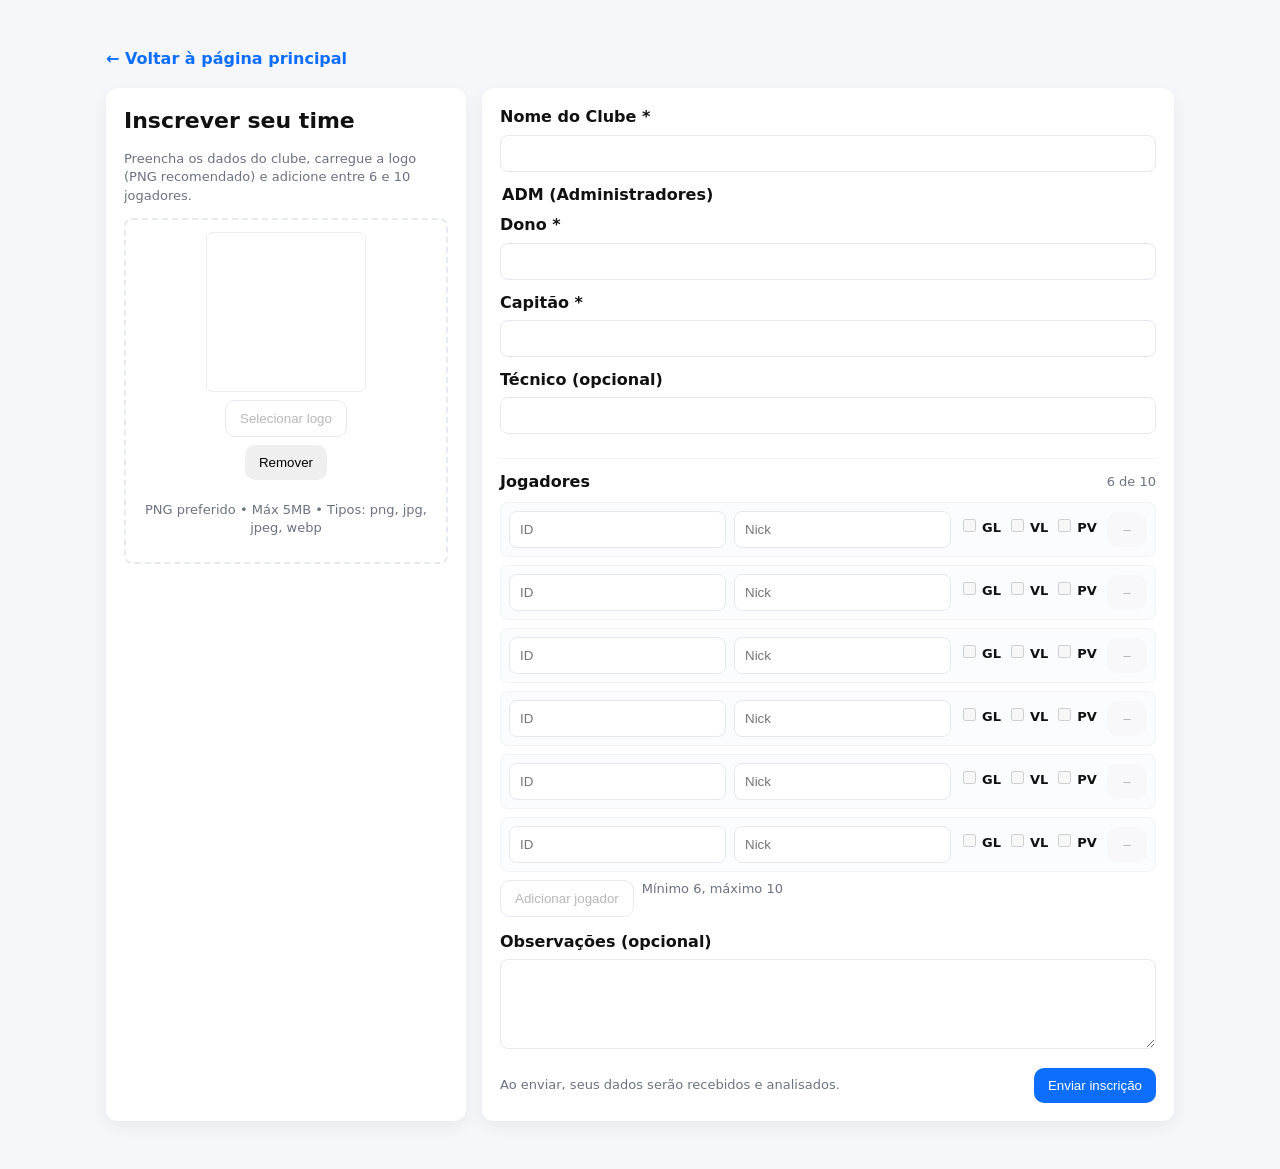
==== inscricao.html @ 911e8891 "Add files via upload" ====
<!doctype html>
<html lang="pt-BR">
<head>
  <meta charset="utf-8" />
  <meta name="viewport" content="width=device-width,initial-scale=1" />
  <title>Inscrever seu time</title>
  <style>
    :root{--bg:#f6f7fb;--card:#ffffff;--muted:#6b7280;--primary:#0d6efd;--danger:#dc3545}
    *{box-sizing:border-box}
    body{font-family:Inter,system-ui,Segoe UI,Roboto,Arial;line-height:1.4;margin:0;background:var(--bg);color:#111}
    .container{max-width:1100px;margin:32px auto;padding:16px}
    header{display:flex;align-items:center;gap:16px;margin-bottom:18px}
    a.home{color:var(--primary);text-decoration:none;font-weight:600}

    .card{background:var(--card);padding:18px;border-radius:12px;box-shadow:0 6px 18px rgba(15,15,20,.06)}
    h1{margin:0 0 12px;font-size:22px}

    .grid{display:grid;grid-template-columns:1fr;gap:16px}
    @media(min-width:900px){.grid{grid-template-columns:360px 1fr}}

    /* Upload area */
    .upload{border:2px dashed #e6e9ef;border-radius:8px;padding:12px;display:flex;flex-direction:column;align-items:center;gap:8px;text-align:center}
    .upload input[type=file]{display:none}
    .thumb{width:160px;height:160px;border-radius:6px;object-fit:contain;background:#fff;padding:8px;border:1px solid #eee}
    .hint{font-size:13px;color:var(--muted)}
    .btn{display:inline-block;padding:10px 14px;border-radius:10px;border:0;cursor:pointer}
    .btn-primary{background:var(--primary);color:#fff}
    .btn-ghost{background:transparent;border:1px solid #e6e9ef}

    form .field{margin-bottom:12px}
    label{display:block;font-weight:600;margin-bottom:6px}
    input[type=text], input[type=number], textarea, select{width:100%;padding:10px;border-radius:8px;border:1px solid #e6e9ef;background:#fff}
    textarea{min-height:90px}

    .players{display:flex;flex-direction:column;gap:8px}
    .player{display:grid;grid-template-columns:1fr 1fr 140px 40px;gap:8px;align-items:center;padding:8px;border-radius:8px;background:#fbfcff;border:1px solid #f1f3f7}
    .player .positions{display:flex;gap:6px;flex-wrap:wrap}
    .controls{display:flex;gap:8px;align-items:center}

    .muted{color:var(--muted);font-size:13px}
    .error{color:var(--danger);font-weight:600;font-size:13px}

    .footer-actions{display:flex;gap:12px;align-items:center;justify-content:space-between;margin-top:12px}
    .right{display:flex;gap:8px}

    /* modal */
    .modal-backdrop{position:fixed;inset:0;background:rgba(2,6,23,.45);display:none;align-items:center;justify-content:center}
    .modal{background:#fff;padding:24px;border-radius:12px;max-width:520px;width:92%}
    .show{display:flex}

    .small{font-size:13px;color:var(--muted)}

    /* accessibility focus */
    button:focus,input:focus,textarea:focus{outline:3px solid rgba(13,110,253,.15);outline-offset:2px}

    .spinner{border:3px solid #f3f3f3;border-top:3px solid var(--primary);border-radius:50%;width:18px;height:18px;animation:spin .9s linear infinite}
    @keyframes spin{to{transform:rotate(360deg)}}

  </style>
</head>
<body>
  <div class="container">
    <header>
      <a href="/" class="home">← Voltar à página principal</a>
    </header>

    <main class="grid">
      <!-- esquerda: upload -->
      <section class="card">
        <h1>Inscrever seu time</h1>
        <p class="small">Preencha os dados do clube, carregue a logo (PNG recomendado) e adicione entre 6 e 10 jogadores.</p>
        <div id="uploadCard" class="upload" aria-hidden="false">
          <img id="logoPreview" class="thumb" alt="Pré-visualização da logo" src="[data-uri]">
          <div>
            <div style="margin-bottom:8px"><button id="chooseFile" type="button" class="btn btn-ghost">Selecionar logo</button></div>
            <div><button id="removeFile" type="button" class="btn">Remover</button></div>
          </div>
          <p class="hint">PNG preferido • Máx 5MB • Tipos: png, jpg, jpeg, webp</p>
          <input id="logoInput" type="file" accept="image/png,image/jpeg,image/webp" aria-label="Logo do clube" />
          <p id="logoError" class="error" style="display:none"></p>
        </div>
      </section>

      <!-- direita: formulário -->
      <section class="card" aria-labelledby="formTitle">
        <form id="teamForm" novalidate>
          <div class="field">
            <label for="clubName">Nome do Clube *</label>
            <input id="clubName" name="name" type="text" required />
            <div id="clubNameError" class="error" style="display:none"></div>
          </div>

          <fieldset style="border:0;padding:0;margin:0">
            <legend style="font-weight:700;margin-bottom:8px">ADM (Administradores)</legend>
            <div class="field"><label for="owner">Dono *</label><input id="owner" name="owner" type="text" required><div id="ownerError" class="error" style="display:none"></div></div>
            <div class="field"><label for="captain">Capitão *</label><input id="captain" name="captain" type="text" required><div id="captainError" class="error" style="display:none"></div></div>
            <div class="field"><label for="coach">Técnico (opcional)</label><input id="coach" name="coach" type="text"></div>
          </fieldset>

          <hr style="margin:12px 0;border:none;border-top:1px solid #eef2f6">

          <div style="display:flex;justify-content:space-between;align-items:center;margin-bottom:8px">
            <strong>Jogadores</strong>
            <span id="playersCount" class="muted">0 de 10</span>
          </div>

          <div id="players" class="players"></div>

          <div style="display:flex;gap:8px;margin-top:8px">
            <button id="addPlayer" type="button" class="btn btn-ghost">Adicionar jogador</button>
            <div class="small muted">Mínimo 6, máximo 10</div>
          </div>

          <div class="field" style="margin-top:14px">
            <label for="notes">Observações (opcional)</label>
            <textarea id="notes" name="notes"></textarea>
          </div>

          <div class="footer-actions">
            <div class="small muted">Ao enviar, seus dados serão recebidos e analisados.</div>
            <div class="right">
              <button id="submitBtn" class="btn btn-primary" type="submit">Enviar inscrição</button>
            </div>
          </div>

          <p id="formError" class="error" style="display:none;margin-top:8px"></p>
        </form>
      </section>
    </main>
  </div>

  <!-- modal de sucesso/feedback -->
  <div id="modal" class="modal-backdrop" role="dialog" aria-modal="true" aria-hidden="true">
    <div class="modal card">
      <h2 id="modalTitle">Inscrição enviada</h2>
      <p id="modalMsg">Seus dados foram recebidos e estão sendo analisados. Você será notificado por e-mail se precisar.</p>
      <div style="display:flex;gap:8px;justify-content:flex-end;margin-top:12px">
        <a href="/" class="btn btn-ghost">Voltar à página principal</a>
        <button id="closeModal" class="btn btn-primary">Fechar</button>
      </div>
    </div>
  </div>

  <script>
    /************ CONFIG ************/
    const API_BASE = '/api'; // ajuste para seu backend, ex: https://seusite.com/api
    const MAX_FILE_SIZE = 5 * 1024 * 1024; // 5 MB
    const ACCEPTED_TYPES = ['image/png','image/jpeg','image/webp'];
    /********** FIM CONFIG **********/

    // elementos
    const logoInput = document.getElementById('logoInput');
    const logoPreview = document.getElementById('logoPreview');
    const chooseFile = document.getElementById('chooseFile');
    const removeFile = document.getElementById('removeFile');
    const logoError = document.getElementById('logoError');

    const teamForm = document.getElementById('teamForm');
    const playersEl = document.getElementById('players');
    const addPlayerBtn = document.getElementById('addPlayer');
    const playersCount = document.getElementById('playersCount');
    const submitBtn = document.getElementById('submitBtn');
    const formError = document.getElementById('formError');

    const modal = document.getElementById('modal');
    const closeModal = document.getElementById('closeModal');

    let currentSeason = null;

    // helpers
    function formatDateBR(iso){
      try{ const d = new Date(iso); return d.toLocaleString('pt-BR', {timeZone: 'America/Sao_Paulo'}); }catch(e){return iso}
    }

    async function checkSeason(){
      try{
        const res = await fetch(API_BASE + '/seasons/current');
        if(res.status === 200){
          const data = await res.json();
          if(data){ currentSeason = data; enableForm(true); return; }
          // caso 200 com null
        }
        // 403/404 etc
        const body = await res.json().catch(()=>null);
        let msg = 'Inscrições estão fechadas';
        if(body && body.nextOpen) msg += '. Próxima abertura: ' + formatDateBR(body.nextOpen);
        showSeasonClosed(msg);
      }catch(err){
        // se backend offline, liberar envio em dev, mas mostrar aviso
        console.warn('Erro ao checar season', err);
        showSeasonClosed('Não foi possível verificar período de inscrições. Tente novamente mais tarde.');
      }
    }

    function enableForm(yes){
      const elements = teamForm.querySelectorAll('input,textarea,button');
      elements.forEach(el => el.disabled = !yes);
      // always allow remove file UI to function
      chooseFile.disabled = !yes;
    }

    function showSeasonClosed(msg){
      enableForm(false);
      // intercepta o clique do botão de inscrição e mostra aviso
      submitBtn.addEventListener('click', (e)=>{
        e.preventDefault();
        alert(msg + '\n\nInscrições geralmente abrem entre dia 1 às 18h e dia 5 às 18h (horário de Brasília).');
      }, {once:true});
    }

    // file input handlers
    chooseFile.addEventListener('click', ()=> logoInput.click());
    logoInput.addEventListener('change', handleFileSelect);
    removeFile.addEventListener('click', () => { logoInput.value = ''; logoPreview.src = '[data-uri]'; logoError.style.display='none'; });

    function handleFileSelect(e){
      const f = e.target.files[0];
      if(!f) return;
      if(!ACCEPTED_TYPES.includes(f.type)){
        logoError.textContent = 'Tipo de arquivo inválido.'; logoError.style.display='block'; logoInput.value=''; return;
      }
      if(f.size > MAX_FILE_SIZE){
        logoError.textContent = 'Arquivo muito grande. Máx 5MB.'; logoError.style.display='block'; logoInput.value=''; return;
      }
      logoError.style.display='none';
      const reader = new FileReader();
      reader.onload = (ev)=>{ logoPreview.src = ev.target.result; }
      reader.readAsDataURL(f);
    }

    // players dynamic list
    function createPlayer(index, data={id:'',nick:'',positions:[]}){
      const wrapper = document.createElement('div'); wrapper.className='player'; wrapper.dataset.index = index;

      const idIn = document.createElement('input'); idIn.type='text'; idIn.name = `player_${index}_id`; idIn.placeholder='ID'; idIn.value = data.id || '';
      const nickIn = document.createElement('input'); nickIn.type='text'; nickIn.name = `player_${index}_nick`; nickIn.placeholder='Nick'; nickIn.value = data.nick || '';
      const posWrap = document.createElement('div'); posWrap.className='positions';
      ['GL','VL','PV'].forEach(p=>{
        const label = document.createElement('label'); label.style.fontWeight='600'; label.style.fontSize='13px';
        const cb = document.createElement('input'); cb.type='checkbox'; cb.name = `player_${index}_pos`; cb.value = p; if(data.positions && data.positions.includes(p)) cb.checked = true; cb.style.marginRight='6px';
        label.appendChild(cb);
        label.appendChild(document.createTextNode(p));
        posWrap.appendChild(label);
      });

      const removeBtn = document.createElement('button'); removeBtn.type='button'; removeBtn.className='btn'; removeBtn.textContent='–'; removeBtn.title='Remover jogador';
      removeBtn.addEventListener('click', ()=>{ removePlayer(wrapper); });

      wrapper.appendChild(idIn); wrapper.appendChild(nickIn); wrapper.appendChild(posWrap); wrapper.appendChild(removeBtn);

      return wrapper;
    }

    function renderPlayers(list=[]){
      playersEl.innerHTML='';
      list.forEach((p,i)=> playersEl.appendChild(createPlayer(i,p)));
      updatePlayersCount();
    }

    function updatePlayersCount(){
      const count = playersEl.children.length; playersCount.textContent = `${count} de 10`;
      addPlayerBtn.disabled = count >= 10;
    }

    function addPlayer(data){
      const count = playersEl.children.length;
      if(count >= 10) return;
      playersEl.appendChild(createPlayer(count, data));
      updatePlayersCount();
    }

    function removePlayer(node){
      const count = playersEl.children.length;
      if(count <= 6){ alert('É necessário ao menos 6 jogadores.'); return; }
      node.remove();
      // reindex
      Array.from(playersEl.children).forEach((child,i)=> child.dataset.index = i);
      updatePlayersCount();
    }

    addPlayerBtn.addEventListener('click', ()=> addPlayer());

    // inicializar com 6 jogadores vazios
    for(let i=0;i<6;i++) addPlayer();

    // validações
    function validateForm(){
      formError.style.display='none';
      const name = document.getElementById('clubName').value.trim();
      const owner = document.getElementById('owner').value.trim();
      const captain = document.getElementById('captain').value.trim();
      if(!name){ document.getElementById('clubNameError').textContent='Obrigatório'; document.getElementById('clubNameError').style.display='block'; return false; } else document.getElementById('clubNameError').style.display='none';
      if(!owner){ document.getElementById('ownerError').textContent='Obrigatório'; document.getElementById('ownerError').style.display='block'; return false; } else document.getElementById('ownerError').style.display='none';
      if(!captain){ document.getElementById('captainError').textContent='Obrigatório'; document.getElementById('captainError').style.display='block'; return false; } else document.getElementById('captainError').style.display='none';

      const count = playersEl.children.length;
      if(count < 6 || count > 10){ formError.textContent = 'Número de jogadores inválido (6–10).'; formError.style.display='block'; return false; }

      // validate each player
      for(const node of playersEl.children){
        const id = node.querySelector('input[type=text]').value.trim();
        const nick = node.querySelectorAll('input[type=text]')[1].value.trim();
        const checkboxes = node.querySelectorAll('input[type=checkbox]');
        const anyPos = Array.from(checkboxes).some(cb=>cb.checked);
        if(!id || !nick){ formError.textContent = 'Cada jogador precisa de ID e Nick.'; formError.style.display='block'; return false; }
        if(!anyPos){ formError.textContent = 'Marque ao menos uma posição para cada jogador.'; formError.style.display='block'; return false; }
      }

      // logo
      if(!logoInput.files[0]){ formError.textContent = 'A logo do clube é obrigatória.'; formError.style.display='block'; return false; }
      const f = logoInput.files[0];
      if(!ACCEPTED_TYPES.includes(f.type) || f.size > MAX_FILE_SIZE){ formError.textContent = 'Arquivo inválido. Veja os requisitos da logo.'; formError.style.display='block'; return false; }

      return true;
    }

    // submit
    teamForm.addEventListener('submit', async (e)=>{
      e.preventDefault();
      formError.style.display='none';
      if(!validateForm()) return;

      // build players array
      const players = Array.from(playersEl.children).map(node=>{
        const inputs = node.querySelectorAll('input[type=text]');
        const id = inputs[0].value.trim();
        const nick = inputs[1].value.trim();
        const positions = Array.from(node.querySelectorAll('input[type=checkbox]')).filter(cb=>cb.checked).map(cb=>cb.value);
        return { id, nick, positions };
      });

      const fd = new FormData();
      fd.append('logo', logoInput.files[0]);
      fd.append('name', document.getElementById('clubName').value.trim());
      fd.append('owner', document.getElementById('owner').value.trim());
      fd.append('captain', document.getElementById('captain').value.trim());
      fd.append('coach', document.getElementById('coach').value.trim());
      fd.append('players', JSON.stringify(players));
      if(currentSeason && currentSeason._id) fd.append('seasonId', currentSeason._id);

      // send
      submitBtn.disabled = true;
      const origText = submitBtn.textContent;
      submitBtn.innerHTML = '<span class="spinner"></span>';
      try{
        const res = await fetch(API_BASE + '/teams', { method:'POST', body: fd });
        const body = await res.json().catch(()=>null);
        if(res.status === 201){
          openModal('Inscrição enviada','Seus dados foram recebidos e estão sendo analisados.');
        } else if(res.status === 403){
          const m = (body && body.message) ? body.message : 'Inscrições fechadas.';
          alert(m + '\n\n' + (body && body.nextOpen ? ('Próxima abertura: ' + formatDateBR(body.nextOpen)) : ''));
        } else {
          const m = (body && body.message) ? body.message : ('Erro: ' + res.status);
          formError.textContent = m; formError.style.display='block';
        }
      }catch(err){
        console.error(err);
        formError.textContent = 'Erro ao enviar. Conecte-se à internet e tente novamente.'; formError.style.display='block';
      } finally{
        submitBtn.disabled = false; submitBtn.textContent = origText;
      }
    });

    function openModal(title,msg){
      modal.querySelector('#modalTitle').textContent = title;
      modal.querySelector('#modalMsg').textContent = msg;
      modal.classList.add('show'); modal.setAttribute('aria-hidden','false');
    }
    function closeModalFn(){ modal.classList.remove('show'); modal.setAttribute('aria-hidden','true'); }
    closeModal.addEventListener('click', closeModalFn);

    // inicialização
    (async function init(){
      // desabilita form até checar season
      enableForm(false);
      await checkSeason();
    })();

  </script>
</body>
</html>
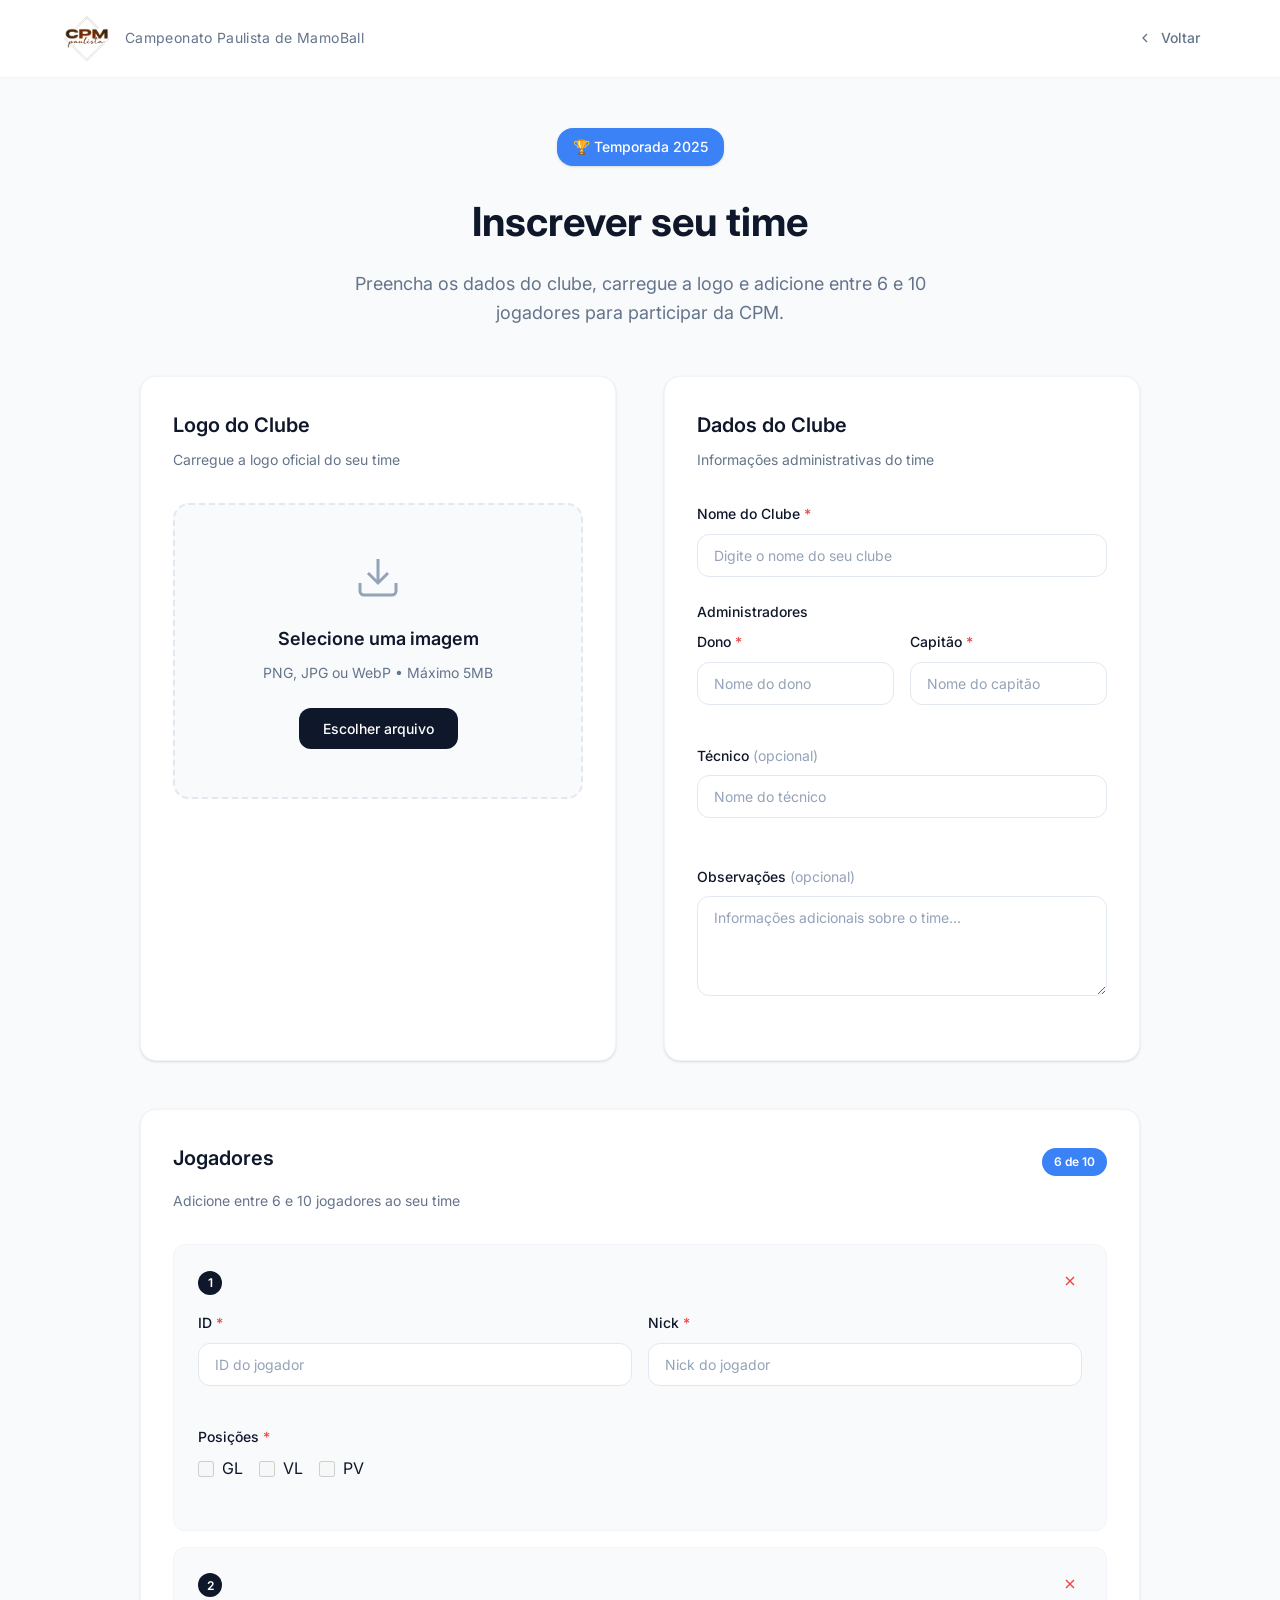
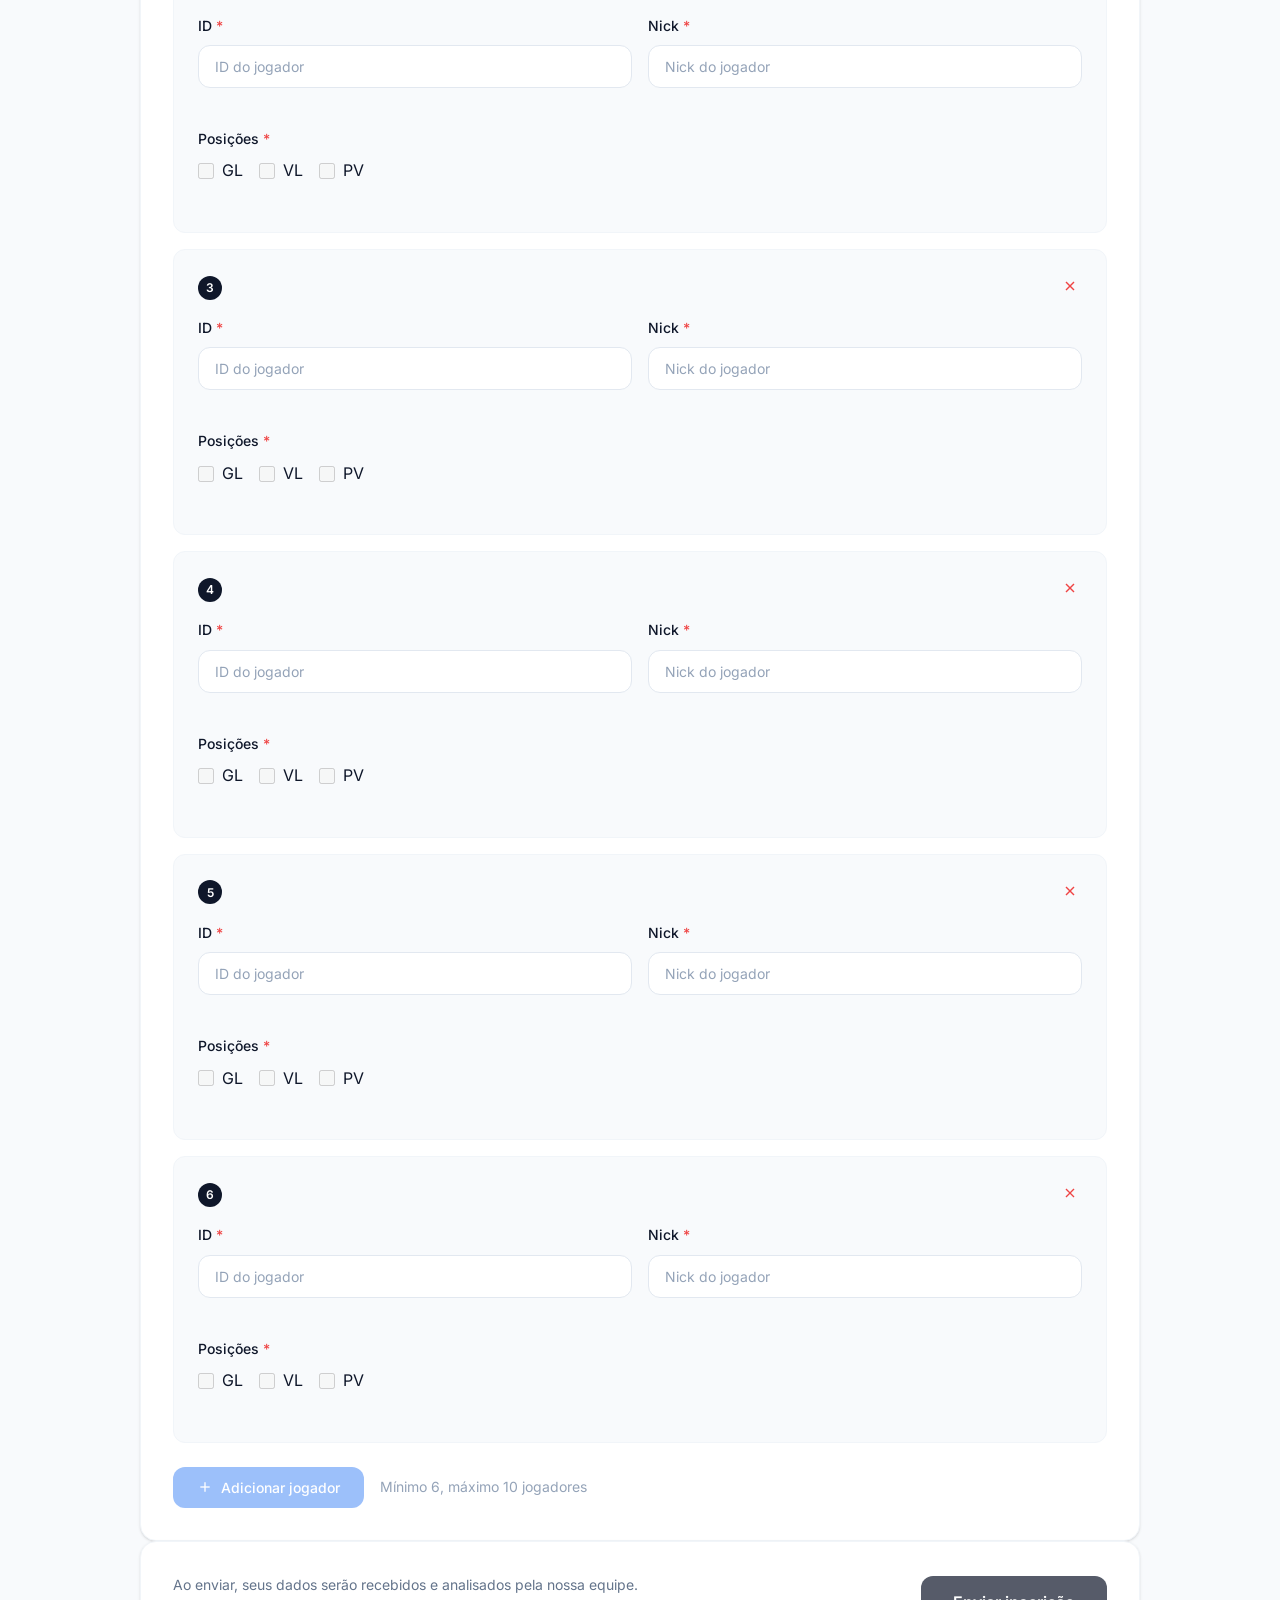
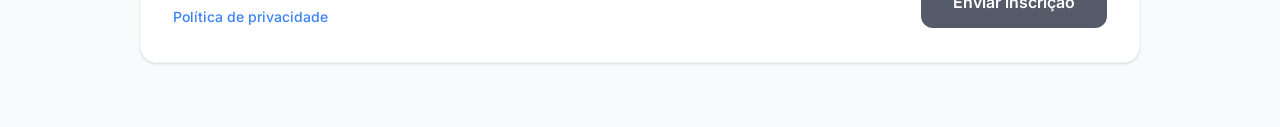
==== commit 81b35bc5: "Refactor site with modern design, improved inscription form, and responsive layout Co-authored-by: e" ====
--- a/inscricao.html
+++ b/inscricao.html
@@ -1,382 +1,256 @@
-<!doctype html>
+<!DOCTYPE html>
 <html lang="pt-BR">
 <head>
-  <meta charset="utf-8" />
-  <meta name="viewport" content="width=device-width,initial-scale=1" />
-  <title>Inscrever seu time</title>
-  <style>
-    :root{--bg:#f6f7fb;--card:#ffffff;--muted:#6b7280;--primary:#0d6efd;--danger:#dc3545}
-    *{box-sizing:border-box}
-    body{font-family:Inter,system-ui,Segoe UI,Roboto,Arial;line-height:1.4;margin:0;background:var(--bg);color:#111}
-    .container{max-width:1100px;margin:32px auto;padding:16px}
-    header{display:flex;align-items:center;gap:16px;margin-bottom:18px}
-    a.home{color:var(--primary);text-decoration:none;font-weight:600}
-
-    .card{background:var(--card);padding:18px;border-radius:12px;box-shadow:0 6px 18px rgba(15,15,20,.06)}
-    h1{margin:0 0 12px;font-size:22px}
-
-    .grid{display:grid;grid-template-columns:1fr;gap:16px}
-    @media(min-width:900px){.grid{grid-template-columns:360px 1fr}}
-
-    /* Upload area */
-    .upload{border:2px dashed #e6e9ef;border-radius:8px;padding:12px;display:flex;flex-direction:column;align-items:center;gap:8px;text-align:center}
-    .upload input[type=file]{display:none}
-    .thumb{width:160px;height:160px;border-radius:6px;object-fit:contain;background:#fff;padding:8px;border:1px solid #eee}
-    .hint{font-size:13px;color:var(--muted)}
-    .btn{display:inline-block;padding:10px 14px;border-radius:10px;border:0;cursor:pointer}
-    .btn-primary{background:var(--primary);color:#fff}
-    .btn-ghost{background:transparent;border:1px solid #e6e9ef}
-
-    form .field{margin-bottom:12px}
-    label{display:block;font-weight:600;margin-bottom:6px}
-    input[type=text], input[type=number], textarea, select{width:100%;padding:10px;border-radius:8px;border:1px solid #e6e9ef;background:#fff}
-    textarea{min-height:90px}
-
-    .players{display:flex;flex-direction:column;gap:8px}
-    .player{display:grid;grid-template-columns:1fr 1fr 140px 40px;gap:8px;align-items:center;padding:8px;border-radius:8px;background:#fbfcff;border:1px solid #f1f3f7}
-    .player .positions{display:flex;gap:6px;flex-wrap:wrap}
-    .controls{display:flex;gap:8px;align-items:center}
-
-    .muted{color:var(--muted);font-size:13px}
-    .error{color:var(--danger);font-weight:600;font-size:13px}
-
-    .footer-actions{display:flex;gap:12px;align-items:center;justify-content:space-between;margin-top:12px}
-    .right{display:flex;gap:8px}
-
-    /* modal */
-    .modal-backdrop{position:fixed;inset:0;background:rgba(2,6,23,.45);display:none;align-items:center;justify-content:center}
-    .modal{background:#fff;padding:24px;border-radius:12px;max-width:520px;width:92%}
-    .show{display:flex}
-
-    .small{font-size:13px;color:var(--muted)}
-
-    /* accessibility focus */
-    button:focus,input:focus,textarea:focus{outline:3px solid rgba(13,110,253,.15);outline-offset:2px}
-
-    .spinner{border:3px solid #f3f3f3;border-top:3px solid var(--primary);border-radius:50%;width:18px;height:18px;animation:spin .9s linear infinite}
-    @keyframes spin{to{transform:rotate(360deg)}}
-
-  </style>
+    <meta charset="UTF-8">
+    <meta name="viewport" content="width=device-width, initial-scale=1.0">
+    <title>Inscrever seu time - CPM</title>
+    <link href="https://fonts.googleapis.com/css2?family=Inter:wght@300;400;500;600;700&display=swap" rel="stylesheet">
+    <link rel="stylesheet" href="styles.css">
+    <link rel="stylesheet" href="inscricao.css">
 </head>
 <body>
-  <div class="container">
-    <header>
-      <a href="/" class="home">← Voltar à página principal</a>
+    <header class="header">
+        <div class="header-container">
+            <div class="logo">
+                <img src="cpm.png" alt="CPM - Campeonato Paulista de MamoBall" class="logo-image">
+                <div class="logo-text">
+                    <span class="logo-subtitle">Campeonato Paulista de MamoBall</span>
+                </div>
+            </div>
+            <nav class="nav">
+                <a href="index.html" class="back-btn">
+                    <svg width="16" height="16" viewBox="0 0 24 24" fill="none" stroke="currentColor" stroke-width="2">
+                        <path d="m15 18-6-6 6-6"/>
+                    </svg>
+                    <span>Voltar</span>
+                </a>
+            </nav>
+        </div>
     </header>
 
-    <main class="grid">
-      <!-- esquerda: upload -->
-      <section class="card">
-        <h1>Inscrever seu time</h1>
-        <p class="small">Preencha os dados do clube, carregue a logo (PNG recomendado) e adicione entre 6 e 10 jogadores.</p>
-        <div id="uploadCard" class="upload" aria-hidden="false">
-          <img id="logoPreview" class="thumb" alt="Pré-visualização da logo" src="[data-uri]">
-          <div>
-            <div style="margin-bottom:8px"><button id="chooseFile" type="button" class="btn btn-ghost">Selecionar logo</button></div>
-            <div><button id="removeFile" type="button" class="btn">Remover</button></div>
-          </div>
-          <p class="hint">PNG preferido • Máx 5MB • Tipos: png, jpg, jpeg, webp</p>
-          <input id="logoInput" type="file" accept="image/png,image/jpeg,image/webp" aria-label="Logo do clube" />
-          <p id="logoError" class="error" style="display:none"></p>
+    <main class="inscription-main">
+        <div class="container">
+            <div class="inscription-header">
+                <div class="inscription-badge">
+                    <span>🏆 Temporada 2025</span>
+                </div>
+                <h1 class="inscription-title">Inscrever seu time</h1>
+                <p class="inscription-subtitle">
+                    Preencha os dados do clube, carregue a logo e adicione entre 6 e 10 jogadores para participar da CPM.
+                </p>
+            </div>
+
+            <form id="teamForm" class="inscription-form" novalidate>
+                <div class="form-grid">
+                    <!-- Coluna Esquerda: Upload da Logo -->
+                    <div class="form-section">
+                        <div class="section-header">
+                            <h2>Logo do Clube</h2>
+                            <p>Carregue a logo oficial do seu time</p>
+                        </div>
+                        
+                        <div class="upload-area" id="uploadArea">
+                            <div class="upload-content">
+                                <div class="upload-icon">
+                                    <svg width="48" height="48" viewBox="0 0 24 24" fill="none" stroke="currentColor" stroke-width="1.5">
+                                        <path d="M21 15v4a2 2 0 0 1-2 2H5a2 2 0 0 1-2-2v-4"/>
+                                        <polyline points="7,10 12,15 17,10"/>
+                                        <line x1="12" y1="15" x2="12" y2="3"/>
+                                    </svg>
+                                </div>
+                                <div class="upload-text">
+                                    <h3>Selecione uma imagem</h3>
+                                    <p>PNG, JPG ou WebP • Máximo 5MB</p>
+                                </div>
+                                <button type="button" class="upload-btn" id="chooseFile">
+                                    Escolher arquivo
+                                </button>
+                            </div>
+                            
+                            <div class="upload-preview" id="uploadPreview" style="display: none;">
+                                <img id="logoPreview" alt="Preview da logo" class="preview-image">
+                                <div class="preview-actions">
+                                    <button type="button" class="preview-btn" id="changeFile">
+                                        <svg width="16" height="16" viewBox="0 0 24 24" fill="none" stroke="currentColor" stroke-width="2">
+                                            <path d="M21 2v6h-6"/>
+                                            <path d="M3 12a9 9 0 0 1 15-6.7L21 8"/>
+                                            <path d="M3 22v-6h6"/>
+                                            <path d="M21 12a9 9 0 0 1-15 6.7L3 16"/>
+                                        </svg>
+                                        Alterar
+                                    </button>
+                                    <button type="button" class="preview-btn danger" id="removeFile">
+                                        <svg width="16" height="16" viewBox="0 0 24 24" fill="none" stroke="currentColor" stroke-width="2">
+                                            <polyline points="3,6 5,6 21,6"/>
+                                            <path d="M19,6v14a2,2 0 0,1 -2,2H7a2,2 0 0,1 -2,-2V6m3,0V4a2,2 0 0,1 2,-2h4a2,2 0 0,1 2,2v2"/>
+                                        </svg>
+                                        Remover
+                                    </button>
+                                </div>
+                            </div>
+                            
+                            <input id="logoInput" type="file" accept="image/png,image/jpeg,image/webp" aria-label="Logo do clube" style="display: none;" />
+                            <div id="logoError" class="error-message" style="display: none;"></div>
+                        </div>
+                    </div>
+
+                    <!-- Coluna Direita: Dados do Clube -->
+                    <div class="form-section">
+                        <div class="section-header">
+                            <h2>Dados do Clube</h2>
+                            <p>Informações administrativas do time</p>
+                        </div>
+
+                        <div class="form-group">
+                            <label for="clubName" class="form-label">
+                                Nome do Clube <span class="required">*</span>
+                            </label>
+                            <input 
+                                id="clubName" 
+                                name="name" 
+                                type="text" 
+                                class="form-input" 
+                                placeholder="Digite o nome do seu clube"
+                                required 
+                            />
+                            <div id="clubNameError" class="error-message" style="display: none;"></div>
+                        </div>
+
+                        <div class="form-group">
+                            <label class="form-label">Administradores</label>
+                            <div class="admin-grid">
+                                <div class="form-group">
+                                    <label for="owner" class="form-label">
+                                        Dono <span class="required">*</span>
+                                    </label>
+                                    <input 
+                                        id="owner" 
+                                        name="owner" 
+                                        type="text" 
+                                        class="form-input" 
+                                        placeholder="Nome do dono"
+                                        required 
+                                    />
+                                    <div id="ownerError" class="error-message" style="display: none;"></div>
+                                </div>
+                                
+                                <div class="form-group">
+                                    <label for="captain" class="form-label">
+                                        Capitão <span class="required">*</span>
+                                    </label>
+                                    <input 
+                                        id="captain" 
+                                        name="captain" 
+                                        type="text" 
+                                        class="form-input" 
+                                        placeholder="Nome do capitão"
+                                        required 
+                                    />
+                                    <div id="captainError" class="error-message" style="display: none;"></div>
+                                </div>
+                                
+                                <div class="form-group">
+                                    <label for="coach" class="form-label">
+                                        Técnico <span class="optional">(opcional)</span>
+                                    </label>
+                                    <input 
+                                        id="coach" 
+                                        name="coach" 
+                                        type="text" 
+                                        class="form-input" 
+                                        placeholder="Nome do técnico"
+                                    />
+                                </div>
+                            </div>
+                        </div>
+
+                        <div class="form-group">
+                            <label for="notes" class="form-label">
+                                Observações <span class="optional">(opcional)</span>
+                            </label>
+                            <textarea 
+                                id="notes" 
+                                name="notes" 
+                                class="form-textarea" 
+                                placeholder="Informações adicionais sobre o time..."
+                                rows="3"
+                            ></textarea>
+                        </div>
+                    </div>
+                </div>
+
+                <!-- Seção de Jogadores -->
+                <div class="form-section players-section">
+                    <div class="section-header">
+                        <div class="section-title-group">
+                            <h2>Jogadores</h2>
+                            <span class="players-counter" id="playersCounter">0 de 10</span>
+                        </div>
+                        <p>Adicione entre 6 e 10 jogadores ao seu time</p>
+                    </div>
+
+                    <div class="players-container">
+                        <div id="players" class="players-list"></div>
+                        
+                        <div class="players-actions">
+                            <button type="button" class="add-player-btn" id="addPlayer">
+                                <svg width="16" height="16" viewBox="0 0 24 24" fill="none" stroke="currentColor" stroke-width="2">
+                                    <line x1="12" y1="5" x2="12" y2="19"/>
+                                    <line x1="5" y1="12" x2="19" y2="12"/>
+                                </svg>
+                                Adicionar jogador
+                            </button>
+                            <span class="players-hint">Mínimo 6, máximo 10 jogadores</span>
+                        </div>
+                    </div>
+                </div>
+
+                <!-- Mensagens de erro -->
+                <div id="formError" class="form-error" style="display: none;"></div>
+
+                <!-- Ações do formulário -->
+                <div class="form-actions">
+                    <div class="form-info">
+                        <p>Ao enviar, seus dados serão recebidos e analisados pela nossa equipe.</p>
+                        <a href="#" class="privacy-link">Política de privacidade</a>
+                    </div>
+                    <button type="submit" class="submit-btn" id="submitBtn">
+                        <span class="btn-text">Enviar inscrição</span>
+                        <div class="btn-spinner" style="display: none;">
+                            <svg width="20" height="20" viewBox="0 0 24 24" fill="none" stroke="currentColor" stroke-width="2">
+                                <path d="M21 12a9 9 0 11-6.219-8.56"/>
+                            </svg>
+                        </div>
+                    </button>
+                </div>
+            </form>
         </div>
-      </section>
-
-      <!-- direita: formulário -->
-      <section class="card" aria-labelledby="formTitle">
-        <form id="teamForm" novalidate>
-          <div class="field">
-            <label for="clubName">Nome do Clube *</label>
-            <input id="clubName" name="name" type="text" required />
-            <div id="clubNameError" class="error" style="display:none"></div>
-          </div>
-
-          <fieldset style="border:0;padding:0;margin:0">
-            <legend style="font-weight:700;margin-bottom:8px">ADM (Administradores)</legend>
-            <div class="field"><label for="owner">Dono *</label><input id="owner" name="owner" type="text" required><div id="ownerError" class="error" style="display:none"></div></div>
-            <div class="field"><label for="captain">Capitão *</label><input id="captain" name="captain" type="text" required><div id="captainError" class="error" style="display:none"></div></div>
-            <div class="field"><label for="coach">Técnico (opcional)</label><input id="coach" name="coach" type="text"></div>
-          </fieldset>
-
-          <hr style="margin:12px 0;border:none;border-top:1px solid #eef2f6">
-
-          <div style="display:flex;justify-content:space-between;align-items:center;margin-bottom:8px">
-            <strong>Jogadores</strong>
-            <span id="playersCount" class="muted">0 de 10</span>
-          </div>
-
-          <div id="players" class="players"></div>
-
-          <div style="display:flex;gap:8px;margin-top:8px">
-            <button id="addPlayer" type="button" class="btn btn-ghost">Adicionar jogador</button>
-            <div class="small muted">Mínimo 6, máximo 10</div>
-          </div>
-
-          <div class="field" style="margin-top:14px">
-            <label for="notes">Observações (opcional)</label>
-            <textarea id="notes" name="notes"></textarea>
-          </div>
-
-          <div class="footer-actions">
-            <div class="small muted">Ao enviar, seus dados serão recebidos e analisados.</div>
-            <div class="right">
-              <button id="submitBtn" class="btn btn-primary" type="submit">Enviar inscrição</button>
-            </div>
-          </div>
-
-          <p id="formError" class="error" style="display:none;margin-top:8px"></p>
-        </form>
-      </section>
     </main>
-  </div>
-
-  <!-- modal de sucesso/feedback -->
-  <div id="modal" class="modal-backdrop" role="dialog" aria-modal="true" aria-hidden="true">
-    <div class="modal card">
-      <h2 id="modalTitle">Inscrição enviada</h2>
-      <p id="modalMsg">Seus dados foram recebidos e estão sendo analisados. Você será notificado por e-mail se precisar.</p>
-      <div style="display:flex;gap:8px;justify-content:flex-end;margin-top:12px">
-        <a href="/" class="btn btn-ghost">Voltar à página principal</a>
-        <button id="closeModal" class="btn btn-primary">Fechar</button>
-      </div>
+
+    <!-- Modal de sucesso -->
+    <div id="modal" class="modal" role="dialog" aria-modal="true" aria-hidden="true">
+        <div class="modal-backdrop"></div>
+        <div class="modal-content">
+            <div class="modal-header">
+                <div class="modal-icon success">
+                    <svg width="24" height="24" viewBox="0 0 24 24" fill="none" stroke="currentColor" stroke-width="2">
+                        <polyline points="20,6 9,17 4,12"/>
+                    </svg>
+                </div>
+                <h2 id="modalTitle" class="modal-title">Inscrição enviada!</h2>
+            </div>
+            <div class="modal-body">
+                <p id="modalMsg" class="modal-message">
+                    Seus dados foram recebidos e estão sendo analisados. Você receberá um e-mail com mais informações em breve.
+                </p>
+            </div>
+            <div class="modal-actions">
+                <a href="index.html" class="modal-btn primary">Voltar à página principal</a>
+                <button id="closeModal" class="modal-btn secondary">Fechar</button>
+            </div>
+        </div>
     </div>
-  </div>
-
-  <script>
-    /************ CONFIG ************/
-    const API_BASE = '/api'; // ajuste para seu backend, ex: https://seusite.com/api
-    const MAX_FILE_SIZE = 5 * 1024 * 1024; // 5 MB
-    const ACCEPTED_TYPES = ['image/png','image/jpeg','image/webp'];
-    /********** FIM CONFIG **********/
-
-    // elementos
-    const logoInput = document.getElementById('logoInput');
-    const logoPreview = document.getElementById('logoPreview');
-    const chooseFile = document.getElementById('chooseFile');
-    const removeFile = document.getElementById('removeFile');
-    const logoError = document.getElementById('logoError');
-
-    const teamForm = document.getElementById('teamForm');
-    const playersEl = document.getElementById('players');
-    const addPlayerBtn = document.getElementById('addPlayer');
-    const playersCount = document.getElementById('playersCount');
-    const submitBtn = document.getElementById('submitBtn');
-    const formError = document.getElementById('formError');
-
-    const modal = document.getElementById('modal');
-    const closeModal = document.getElementById('closeModal');
-
-    let currentSeason = null;
-
-    // helpers
-    function formatDateBR(iso){
-      try{ const d = new Date(iso); return d.toLocaleString('pt-BR', {timeZone: 'America/Sao_Paulo'}); }catch(e){return iso}
-    }
-
-    async function checkSeason(){
-      try{
-        const res = await fetch(API_BASE + '/seasons/current');
-        if(res.status === 200){
-          const data = await res.json();
-          if(data){ currentSeason = data; enableForm(true); return; }
-          // caso 200 com null
-        }
-        // 403/404 etc
-        const body = await res.json().catch(()=>null);
-        let msg = 'Inscrições estão fechadas';
-        if(body && body.nextOpen) msg += '. Próxima abertura: ' + formatDateBR(body.nextOpen);
-        showSeasonClosed(msg);
-      }catch(err){
-        // se backend offline, liberar envio em dev, mas mostrar aviso
-        console.warn('Erro ao checar season', err);
-        showSeasonClosed('Não foi possível verificar período de inscrições. Tente novamente mais tarde.');
-      }
-    }
-
-    function enableForm(yes){
-      const elements = teamForm.querySelectorAll('input,textarea,button');
-      elements.forEach(el => el.disabled = !yes);
-      // always allow remove file UI to function
-      chooseFile.disabled = !yes;
-    }
-
-    function showSeasonClosed(msg){
-      enableForm(false);
-      // intercepta o clique do botão de inscrição e mostra aviso
-      submitBtn.addEventListener('click', (e)=>{
-        e.preventDefault();
-        alert(msg + '\n\nInscrições geralmente abrem entre dia 1 às 18h e dia 5 às 18h (horário de Brasília).');
-      }, {once:true});
-    }
-
-    // file input handlers
-    chooseFile.addEventListener('click', ()=> logoInput.click());
-    logoInput.addEventListener('change', handleFileSelect);
-    removeFile.addEventListener('click', () => { logoInput.value = ''; logoPreview.src = '[data-uri]'; logoError.style.display='none'; });
-
-    function handleFileSelect(e){
-      const f = e.target.files[0];
-      if(!f) return;
-      if(!ACCEPTED_TYPES.includes(f.type)){
-        logoError.textContent = 'Tipo de arquivo inválido.'; logoError.style.display='block'; logoInput.value=''; return;
-      }
-      if(f.size > MAX_FILE_SIZE){
-        logoError.textContent = 'Arquivo muito grande. Máx 5MB.'; logoError.style.display='block'; logoInput.value=''; return;
-      }
-      logoError.style.display='none';
-      const reader = new FileReader();
-      reader.onload = (ev)=>{ logoPreview.src = ev.target.result; }
-      reader.readAsDataURL(f);
-    }
-
-    // players dynamic list
-    function createPlayer(index, data={id:'',nick:'',positions:[]}){
-      const wrapper = document.createElement('div'); wrapper.className='player'; wrapper.dataset.index = index;
-
-      const idIn = document.createElement('input'); idIn.type='text'; idIn.name = `player_${index}_id`; idIn.placeholder='ID'; idIn.value = data.id || '';
-      const nickIn = document.createElement('input'); nickIn.type='text'; nickIn.name = `player_${index}_nick`; nickIn.placeholder='Nick'; nickIn.value = data.nick || '';
-      const posWrap = document.createElement('div'); posWrap.className='positions';
-      ['GL','VL','PV'].forEach(p=>{
-        const label = document.createElement('label'); label.style.fontWeight='600'; label.style.fontSize='13px';
-        const cb = document.createElement('input'); cb.type='checkbox'; cb.name = `player_${index}_pos`; cb.value = p; if(data.positions && data.positions.includes(p)) cb.checked = true; cb.style.marginRight='6px';
-        label.appendChild(cb);
-        label.appendChild(document.createTextNode(p));
-        posWrap.appendChild(label);
-      });
-
-      const removeBtn = document.createElement('button'); removeBtn.type='button'; removeBtn.className='btn'; removeBtn.textContent='–'; removeBtn.title='Remover jogador';
-      removeBtn.addEventListener('click', ()=>{ removePlayer(wrapper); });
-
-      wrapper.appendChild(idIn); wrapper.appendChild(nickIn); wrapper.appendChild(posWrap); wrapper.appendChild(removeBtn);
-
-      return wrapper;
-    }
-
-    function renderPlayers(list=[]){
-      playersEl.innerHTML='';
-      list.forEach((p,i)=> playersEl.appendChild(createPlayer(i,p)));
-      updatePlayersCount();
-    }
-
-    function updatePlayersCount(){
-      const count = playersEl.children.length; playersCount.textContent = `${count} de 10`;
-      addPlayerBtn.disabled = count >= 10;
-    }
-
-    function addPlayer(data){
-      const count = playersEl.children.length;
-      if(count >= 10) return;
-      playersEl.appendChild(createPlayer(count, data));
-      updatePlayersCount();
-    }
-
-    function removePlayer(node){
-      const count = playersEl.children.length;
-      if(count <= 6){ alert('É necessário ao menos 6 jogadores.'); return; }
-      node.remove();
-      // reindex
-      Array.from(playersEl.children).forEach((child,i)=> child.dataset.index = i);
-      updatePlayersCount();
-    }
-
-    addPlayerBtn.addEventListener('click', ()=> addPlayer());
-
-    // inicializar com 6 jogadores vazios
-    for(let i=0;i<6;i++) addPlayer();
-
-    // validações
-    function validateForm(){
-      formError.style.display='none';
-      const name = document.getElementById('clubName').value.trim();
-      const owner = document.getElementById('owner').value.trim();
-      const captain = document.getElementById('captain').value.trim();
-      if(!name){ document.getElementById('clubNameError').textContent='Obrigatório'; document.getElementById('clubNameError').style.display='block'; return false; } else document.getElementById('clubNameError').style.display='none';
-      if(!owner){ document.getElementById('ownerError').textContent='Obrigatório'; document.getElementById('ownerError').style.display='block'; return false; } else document.getElementById('ownerError').style.display='none';
-      if(!captain){ document.getElementById('captainError').textContent='Obrigatório'; document.getElementById('captainError').style.display='block'; return false; } else document.getElementById('captainError').style.display='none';
-
-      const count = playersEl.children.length;
-      if(count < 6 || count > 10){ formError.textContent = 'Número de jogadores inválido (6–10).'; formError.style.display='block'; return false; }
-
-      // validate each player
-      for(const node of playersEl.children){
-        const id = node.querySelector('input[type=text]').value.trim();
-        const nick = node.querySelectorAll('input[type=text]')[1].value.trim();
-        const checkboxes = node.querySelectorAll('input[type=checkbox]');
-        const anyPos = Array.from(checkboxes).some(cb=>cb.checked);
-        if(!id || !nick){ formError.textContent = 'Cada jogador precisa de ID e Nick.'; formError.style.display='block'; return false; }
-        if(!anyPos){ formError.textContent = 'Marque ao menos uma posição para cada jogador.'; formError.style.display='block'; return false; }
-      }
-
-      // logo
-      if(!logoInput.files[0]){ formError.textContent = 'A logo do clube é obrigatória.'; formError.style.display='block'; return false; }
-      const f = logoInput.files[0];
-      if(!ACCEPTED_TYPES.includes(f.type) || f.size > MAX_FILE_SIZE){ formError.textContent = 'Arquivo inválido. Veja os requisitos da logo.'; formError.style.display='block'; return false; }
-
-      return true;
-    }
-
-    // submit
-    teamForm.addEventListener('submit', async (e)=>{
-      e.preventDefault();
-      formError.style.display='none';
-      if(!validateForm()) return;
-
-      // build players array
-      const players = Array.from(playersEl.children).map(node=>{
-        const inputs = node.querySelectorAll('input[type=text]');
-        const id = inputs[0].value.trim();
-        const nick = inputs[1].value.trim();
-        const positions = Array.from(node.querySelectorAll('input[type=checkbox]')).filter(cb=>cb.checked).map(cb=>cb.value);
-        return { id, nick, positions };
-      });
-
-      const fd = new FormData();
-      fd.append('logo', logoInput.files[0]);
-      fd.append('name', document.getElementById('clubName').value.trim());
-      fd.append('owner', document.getElementById('owner').value.trim());
-      fd.append('captain', document.getElementById('captain').value.trim());
-      fd.append('coach', document.getElementById('coach').value.trim());
-      fd.append('players', JSON.stringify(players));
-      if(currentSeason && currentSeason._id) fd.append('seasonId', currentSeason._id);
-
-      // send
-      submitBtn.disabled = true;
-      const origText = submitBtn.textContent;
-      submitBtn.innerHTML = '<span class="spinner"></span>';
-      try{
-        const res = await fetch(API_BASE + '/teams', { method:'POST', body: fd });
-        const body = await res.json().catch(()=>null);
-        if(res.status === 201){
-          openModal('Inscrição enviada','Seus dados foram recebidos e estão sendo analisados.');
-        } else if(res.status === 403){
-          const m = (body && body.message) ? body.message : 'Inscrições fechadas.';
-          alert(m + '\n\n' + (body && body.nextOpen ? ('Próxima abertura: ' + formatDateBR(body.nextOpen)) : ''));
-        } else {
-          const m = (body && body.message) ? body.message : ('Erro: ' + res.status);
-          formError.textContent = m; formError.style.display='block';
-        }
-      }catch(err){
-        console.error(err);
-        formError.textContent = 'Erro ao enviar. Conecte-se à internet e tente novamente.'; formError.style.display='block';
-      } finally{
-        submitBtn.disabled = false; submitBtn.textContent = origText;
-      }
-    });
-
-    function openModal(title,msg){
-      modal.querySelector('#modalTitle').textContent = title;
-      modal.querySelector('#modalMsg').textContent = msg;
-      modal.classList.add('show'); modal.setAttribute('aria-hidden','false');
-    }
-    function closeModalFn(){ modal.classList.remove('show'); modal.setAttribute('aria-hidden','true'); }
-    closeModal.addEventListener('click', closeModalFn);
-
-    // inicialização
-    (async function init(){
-      // desabilita form até checar season
-      enableForm(false);
-      await checkSeason();
-    })();
-
-  </script>
+
+    <script src="app.js"></script>
 </body>
 </html>
--- a/styles.css
+++ b/styles.css
@@ -0,0 +1,659 @@
+/* Reset e configurações base */
+* {
+    margin: 0;
+    padding: 0;
+    box-sizing: border-box;
+}
+
+:root {
+    --primary: #0f172a;
+    --primary-light: #1e293b;
+    --secondary: #3b82f6;
+    --accent: #06b6d4;
+    --success: #10b981;
+    --warning: #f59e0b;
+    --danger: #ef4444;
+    --text-primary: #0f172a;
+    --text-secondary: #64748b;
+    --text-muted: #94a3b8;
+    --bg-primary: #ffffff;
+    --bg-secondary: #f8fafc;
+    --bg-tertiary: #f1f5f9;
+    --border: #e2e8f0;
+    --border-light: #f1f5f9;
+    --shadow-sm: 0 1px 2px 0 rgb(0 0 0 / 0.05);
+    --shadow: 0 1px 3px 0 rgb(0 0 0 / 0.1), 0 1px 2px -1px rgb(0 0 0 / 0.1);
+    --shadow-md: 0 4px 6px -1px rgb(0 0 0 / 0.1), 0 2px 4px -2px rgb(0 0 0 / 0.1);
+    --shadow-lg: 0 10px 15px -3px rgb(0 0 0 / 0.1), 0 4px 6px -4px rgb(0 0 0 / 0.1);
+    --shadow-xl: 0 20px 25px -5px rgb(0 0 0 / 0.1), 0 8px 10px -6px rgb(0 0 0 / 0.1);
+    --radius: 12px;
+    --radius-sm: 8px;
+    --radius-lg: 16px;
+}
+
+body {
+    font-family: 'Inter', -apple-system, BlinkMacSystemFont, 'Segoe UI', Roboto, sans-serif;
+    line-height: 1.6;
+    color: var(--text-primary);
+    background: var(--bg-primary);
+    overflow-x: hidden;
+}
+
+/* Container */
+.container {
+    max-width: 1200px;
+    margin: 0 auto;
+    padding: 0 1.5rem;
+}
+
+/* Header */
+.header {
+    position: fixed;
+    top: 0;
+    left: 0;
+    right: 0;
+    z-index: 1000;
+    background: rgba(255, 255, 255, 0.95);
+    backdrop-filter: blur(20px);
+    -webkit-backdrop-filter: blur(20px);
+    border-bottom: 1px solid var(--border-light);
+    transition: all 0.3s ease;
+}
+
+.header-container {
+    max-width: 1200px;
+    margin: 0 auto;
+    padding: 1rem 1.5rem;
+    display: flex;
+    align-items: center;
+    justify-content: space-between;
+    min-height: 70px;
+}
+
+.logo {
+    display: flex;
+    align-items: center;
+    gap: 1rem;
+    transition: all 0.3s ease;
+}
+
+.logo-image {
+    height: 45px;
+    width: auto;
+    object-fit: contain;
+    filter: drop-shadow(var(--shadow-sm));
+}
+
+.logo-text {
+    display: flex;
+    flex-direction: column;
+}
+
+.logo-subtitle {
+    font-size: 0.875rem;
+    color: var(--text-secondary);
+    font-weight: 400;
+    letter-spacing: 0.025em;
+}
+
+.inscription-btn {
+    background: var(--primary);
+    color: white;
+    border: none;
+    padding: 0.75rem 1.5rem;
+    border-radius: var(--radius);
+    font-family: inherit;
+    font-weight: 500;
+    font-size: 0.875rem;
+    cursor: pointer;
+    transition: all 0.3s ease;
+    text-decoration: none;
+    display: inline-flex;
+    align-items: center;
+    gap: 0.5rem;
+    box-shadow: var(--shadow);
+}
+
+.inscription-btn:hover {
+    background: var(--primary-light);
+    transform: translateY(-1px);
+    box-shadow: var(--shadow-md);
+}
+
+.inscription-btn svg {
+    transition: transform 0.3s ease;
+}
+
+.inscription-btn:hover svg {
+    transform: translateX(2px);
+}
+
+/* Hero Section */
+.hero {
+    min-height: 100vh;
+    display: flex;
+    align-items: center;
+    justify-content: center;
+    padding: 8rem 0 4rem;
+    background: linear-gradient(135deg, var(--bg-secondary) 0%, var(--bg-tertiary) 100%);
+    position: relative;
+    overflow: hidden;
+}
+
+.hero-container {
+    max-width: 1200px;
+    margin: 0 auto;
+    padding: 0 1.5rem;
+    display: grid;
+    grid-template-columns: 1fr 1fr;
+    gap: 4rem;
+    align-items: center;
+}
+
+.hero-content {
+    max-width: 600px;
+}
+
+.hero-badge {
+    display: inline-flex;
+    align-items: center;
+    gap: 0.5rem;
+    background: var(--secondary);
+    color: white;
+    padding: 0.5rem 1rem;
+    border-radius: var(--radius-lg);
+    font-size: 0.875rem;
+    font-weight: 500;
+    margin-bottom: 1.5rem;
+    box-shadow: var(--shadow);
+}
+
+.hero-title {
+    font-size: clamp(2.5rem, 5vw, 3.5rem);
+    font-weight: 700;
+    margin-bottom: 1.5rem;
+    line-height: 1.1;
+    color: var(--text-primary);
+}
+
+.highlight {
+    background: linear-gradient(135deg, var(--secondary) 0%, var(--accent) 100%);
+    background-clip: text;
+    -webkit-background-clip: text;
+    -webkit-text-fill-color: transparent;
+}
+
+.hero-description {
+    font-size: 1.125rem;
+    color: var(--text-secondary);
+    margin-bottom: 2rem;
+    line-height: 1.7;
+}
+
+.hero-stats {
+    display: flex;
+    gap: 2rem;
+    margin-bottom: 2.5rem;
+}
+
+.stat {
+    display: flex;
+    flex-direction: column;
+    align-items: center;
+    text-align: center;
+}
+
+.stat-number {
+    font-size: 1.5rem;
+    font-weight: 700;
+    color: var(--primary);
+    margin-bottom: 0.25rem;
+}
+
+.stat-label {
+    font-size: 0.875rem;
+    color: var(--text-secondary);
+    font-weight: 500;
+}
+
+.hero-buttons {
+    display: flex;
+    gap: 1rem;
+    align-items: center;
+    flex-wrap: wrap;
+}
+
+.primary-btn {
+    background: var(--primary);
+    color: white;
+    border: none;
+    padding: 1rem 2rem;
+    border-radius: var(--radius);
+    font-family: inherit;
+    font-weight: 600;
+    font-size: 1rem;
+    cursor: pointer;
+    transition: all 0.3s ease;
+    text-decoration: none;
+    display: inline-flex;
+    align-items: center;
+    gap: 0.5rem;
+    box-shadow: var(--shadow);
+}
+
+.primary-btn:hover {
+    background: var(--primary-light);
+    transform: translateY(-2px);
+    box-shadow: var(--shadow-lg);
+}
+
+.whatsapp-btn {
+    display: inline-flex;
+    align-items: center;
+    gap: 0.5rem;
+    padding: 1rem 1.5rem;
+    background: #25D366;
+    color: white;
+    text-decoration: none;
+    border-radius: var(--radius);
+    font-weight: 600;
+    font-size: 1rem;
+    transition: all 0.3s ease;
+    box-shadow: var(--shadow);
+}
+
+.whatsapp-btn:hover {
+    background: #20ba5a;
+    transform: translateY(-2px);
+    box-shadow: var(--shadow-lg);
+}
+
+/* Hero Visual */
+.hero-visual {
+    position: relative;
+    height: 400px;
+    display: flex;
+    align-items: center;
+    justify-content: center;
+}
+
+.floating-card {
+    position: absolute;
+    background: white;
+    padding: 1.5rem;
+    border-radius: var(--radius-lg);
+    box-shadow: var(--shadow-xl);
+    display: flex;
+    flex-direction: column;
+    align-items: center;
+    gap: 0.75rem;
+    transition: all 0.3s ease;
+    animation: float 6s ease-in-out infinite;
+}
+
+.floating-card:hover {
+    transform: translateY(-5px);
+    box-shadow: var(--shadow-xl), 0 25px 50px -12px rgb(0 0 0 / 0.25);
+}
+
+.card-icon {
+    font-size: 2rem;
+}
+
+.card-text {
+    font-weight: 600;
+    color: var(--text-primary);
+    font-size: 0.875rem;
+}
+
+.card-1 {
+    top: 0;
+    left: 0;
+    animation-delay: 0s;
+}
+
+.card-2 {
+    top: 50%;
+    right: 0;
+    transform: translateY(-50%);
+    animation-delay: 2s;
+}
+
+.card-3 {
+    bottom: 0;
+    left: 50%;
+    transform: translateX(-50%);
+    animation-delay: 4s;
+}
+
+@keyframes float {
+    0%, 100% {
+        transform: translateY(0px);
+    }
+    50% {
+        transform: translateY(-10px);
+    }
+}
+
+/* Features Section */
+.features {
+    padding: 6rem 0;
+    background: var(--bg-primary);
+}
+
+.section-title {
+    font-size: 2.5rem;
+    font-weight: 700;
+    text-align: center;
+    margin-bottom: 3rem;
+    color: var(--text-primary);
+}
+
+.features-grid {
+    display: grid;
+    grid-template-columns: repeat(auto-fit, minmax(280px, 1fr));
+    gap: 2rem;
+}
+
+.feature-card {
+    background: var(--bg-secondary);
+    padding: 2rem;
+    border-radius: var(--radius-lg);
+    text-align: center;
+    transition: all 0.3s ease;
+    border: 1px solid var(--border-light);
+}
+
+.feature-card:hover {
+    transform: translateY(-5px);
+    box-shadow: var(--shadow-lg);
+    border-color: var(--border);
+}
+
+.feature-icon {
+    font-size: 3rem;
+    margin-bottom: 1rem;
+}
+
+.feature-card h3 {
+    font-size: 1.25rem;
+    font-weight: 600;
+    margin-bottom: 1rem;
+    color: var(--text-primary);
+}
+
+.feature-card p {
+    color: var(--text-secondary);
+    line-height: 1.6;
+}
+
+/* Footer */
+.footer {
+    background: var(--primary);
+    color: white;
+    padding: 4rem 0 2rem;
+}
+
+.footer-container {
+    max-width: 1200px;
+    margin: 0 auto;
+    padding: 0 1.5rem;
+}
+
+.footer-content {
+    display: grid;
+    grid-template-columns: 2fr 1fr 1fr;
+    gap: 3rem;
+    margin-bottom: 3rem;
+}
+
+.footer-section h3 {
+    font-size: 1.125rem;
+    font-weight: 600;
+    margin-bottom: 1.5rem;
+    color: white;
+}
+
+.footer-logo {
+    height: 50px;
+    width: auto;
+    margin-bottom: 1rem;
+    opacity: 0.9;
+}
+
+.footer-description {
+    color: rgba(255, 255, 255, 0.7);
+    line-height: 1.6;
+    margin-bottom: 1.5rem;
+}
+
+.social-links {
+    display: flex;
+    gap: 1rem;
+}
+
+.social-link {
+    display: flex;
+    align-items: center;
+    justify-content: center;
+    width: 40px;
+    height: 40px;
+    background: rgba(255, 255, 255, 0.1);
+    border-radius: var(--radius);
+    color: white;
+    text-decoration: none;
+    transition: all 0.3s ease;
+}
+
+.social-link:hover {
+    background: var(--secondary);
+    transform: translateY(-2px);
+}
+
+.footer-links {
+    list-style: none;
+}
+
+.footer-links li {
+    margin-bottom: 0.75rem;
+}
+
+.footer-links a {
+    color: rgba(255, 255, 255, 0.7);
+    text-decoration: none;
+    font-size: 0.875rem;
+    transition: all 0.3s ease;
+    display: inline-block;
+}
+
+.footer-links a:hover {
+    color: white;
+    transform: translateX(4px);
+}
+
+.footer-contact {
+    list-style: none;
+}
+
+.footer-contact li {
+    display: flex;
+    align-items: center;
+    gap: 0.75rem;
+    margin-bottom: 1rem;
+    color: rgba(255, 255, 255, 0.7);
+    font-size: 0.875rem;
+    transition: all 0.3s ease;
+    cursor: pointer;
+}
+
+.footer-contact li:hover {
+    color: white;
+    transform: translateX(4px);
+}
+
+.footer-contact svg {
+    opacity: 0.8;
+    flex-shrink: 0;
+}
+
+.footer-bottom {
+    padding-top: 2rem;
+    border-top: 1px solid rgba(255, 255, 255, 0.1);
+    text-align: center;
+}
+
+.footer-bottom p {
+    color: rgba(255, 255, 255, 0.5);
+    font-size: 0.875rem;
+}
+
+/* Responsive Design */
+@media (max-width: 1024px) {
+    .hero-container {
+        grid-template-columns: 1fr;
+        gap: 3rem;
+        text-align: center;
+    }
+    
+    .hero-visual {
+        height: 300px;
+    }
+    
+    .floating-card {
+        padding: 1rem;
+    }
+    
+    .card-icon {
+        font-size: 1.5rem;
+    }
+    
+    .card-text {
+        font-size: 0.75rem;
+    }
+}
+
+@media (max-width: 768px) {
+    .header-container {
+        padding: 1rem;
+        min-height: 60px;
+    }
+    
+    .logo {
+        gap: 0.75rem;
+    }
+    
+    .logo-image {
+        height: 35px;
+    }
+    
+    .logo-subtitle {
+        font-size: 0.75rem;
+    }
+    
+    .inscription-btn {
+        padding: 0.625rem 1.25rem;
+        font-size: 0.8rem;
+    }
+    
+    .hero {
+        padding: 6rem 0 3rem;
+    }
+    
+    .hero-container {
+        padding: 0 1rem;
+    }
+    
+    .hero-stats {
+        justify-content: center;
+        gap: 1.5rem;
+    }
+    
+    .hero-buttons {
+        flex-direction: column;
+        gap: 0.75rem;
+    }
+    
+    .primary-btn,
+    .whatsapp-btn {
+        width: 100%;
+        max-width: 300px;
+        justify-content: center;
+    }
+    
+    .features {
+        padding: 4rem 0;
+    }
+    
+    .section-title {
+        font-size: 2rem;
+    }
+    
+    .features-grid {
+        grid-template-columns: 1fr;
+        gap: 1.5rem;
+    }
+    
+    .footer-content {
+        grid-template-columns: 1fr;
+        gap: 2rem;
+        text-align: center;
+    }
+    
+    .footer-description {
+        max-width: none;
+    }
+    
+    .footer-contact li {
+        justify-content: center;
+    }
+    
+    .social-links {
+        justify-content: center;
+    }
+}
+
+@media (max-width: 480px) {
+    .logo-text {
+        display: none;
+    }
+    
+    .logo-image {
+        height: 30px;
+    }
+    
+    .inscription-btn span {
+        display: none;
+    }
+    
+    .inscription-btn {
+        padding: 0.75rem;
+        width: 40px;
+        height: 40px;
+        justify-content: center;
+    }
+    
+    .hero-title {
+        font-size: 2rem;
+    }
+    
+    .hero-description {
+        font-size: 1rem;
+    }
+    
+    .hero-stats {
+        flex-direction: column;
+        gap: 1rem;
+    }
+    
+    .floating-card {
+        padding: 0.75rem;
+    }
+    
+    .card-icon {
+        font-size: 1.25rem;
+    }
+    
+    .card-text {
+        font-size: 0.7rem;
+    }
+}
--- a/inscricao.css
+++ b/inscricao.css
@@ -0,0 +1,726 @@
+/* Estilos específicos para a página de inscrição */
+
+/* Header da página de inscrição */
+.back-btn {
+    display: inline-flex;
+    align-items: center;
+    gap: 0.5rem;
+    color: var(--text-secondary);
+    text-decoration: none;
+    font-weight: 500;
+    font-size: 0.875rem;
+    transition: all 0.3s ease;
+    padding: 0.5rem 1rem;
+    border-radius: var(--radius);
+}
+
+.back-btn:hover {
+    color: var(--text-primary);
+    background: var(--bg-secondary);
+}
+
+/* Main da inscrição */
+.inscription-main {
+    padding: 8rem 0 4rem;
+    background: var(--bg-secondary);
+    min-height: 100vh;
+}
+
+.inscription-header {
+    text-align: center;
+    margin-bottom: 3rem;
+}
+
+.inscription-badge {
+    display: inline-flex;
+    align-items: center;
+    gap: 0.5rem;
+    background: var(--secondary);
+    color: white;
+    padding: 0.5rem 1rem;
+    border-radius: var(--radius-lg);
+    font-size: 0.875rem;
+    font-weight: 500;
+    margin-bottom: 1.5rem;
+    box-shadow: var(--shadow);
+}
+
+.inscription-title {
+    font-size: 2.5rem;
+    font-weight: 700;
+    margin-bottom: 1rem;
+    color: var(--text-primary);
+}
+
+.inscription-subtitle {
+    font-size: 1.125rem;
+    color: var(--text-secondary);
+    max-width: 600px;
+    margin: 0 auto;
+    line-height: 1.6;
+}
+
+/* Formulário */
+.inscription-form {
+    max-width: 1000px;
+    margin: 0 auto;
+}
+
+.form-grid {
+    display: grid;
+    grid-template-columns: 1fr 1fr;
+    gap: 3rem;
+    margin-bottom: 3rem;
+}
+
+.form-section {
+    background: var(--bg-primary);
+    padding: 2rem;
+    border-radius: var(--radius-lg);
+    box-shadow: var(--shadow);
+    border: 1px solid var(--border-light);
+}
+
+.section-header {
+    margin-bottom: 2rem;
+}
+
+.section-header h2 {
+    font-size: 1.25rem;
+    font-weight: 600;
+    margin-bottom: 0.5rem;
+    color: var(--text-primary);
+}
+
+.section-header p {
+    color: var(--text-secondary);
+    font-size: 0.875rem;
+}
+
+/* Upload Area */
+.upload-area {
+    position: relative;
+}
+
+.upload-content {
+    border: 2px dashed var(--border);
+    border-radius: var(--radius-lg);
+    padding: 3rem 2rem;
+    text-align: center;
+    transition: all 0.3s ease;
+    background: var(--bg-secondary);
+}
+
+.upload-content:hover {
+    border-color: var(--secondary);
+    background: var(--bg-primary);
+}
+
+.upload-icon {
+    color: var(--text-muted);
+    margin-bottom: 1rem;
+}
+
+.upload-text h3 {
+    font-size: 1.125rem;
+    font-weight: 600;
+    margin-bottom: 0.5rem;
+    color: var(--text-primary);
+}
+
+.upload-text p {
+    color: var(--text-secondary);
+    font-size: 0.875rem;
+    margin-bottom: 1.5rem;
+}
+
+.upload-btn {
+    background: var(--primary);
+    color: white;
+    border: none;
+    padding: 0.75rem 1.5rem;
+    border-radius: var(--radius);
+    font-family: inherit;
+    font-weight: 500;
+    font-size: 0.875rem;
+    cursor: pointer;
+    transition: all 0.3s ease;
+}
+
+.upload-btn:hover {
+    background: var(--primary-light);
+    transform: translateY(-1px);
+    box-shadow: var(--shadow-md);
+}
+
+/* Preview da imagem */
+.upload-preview {
+    border: 2px solid var(--border);
+    border-radius: var(--radius-lg);
+    padding: 1.5rem;
+    background: var(--bg-primary);
+}
+
+.preview-image {
+    width: 100%;
+    max-width: 200px;
+    height: 200px;
+    object-fit: contain;
+    border-radius: var(--radius);
+    margin-bottom: 1rem;
+    border: 1px solid var(--border-light);
+    background: var(--bg-secondary);
+}
+
+.preview-actions {
+    display: flex;
+    gap: 0.75rem;
+    justify-content: center;
+}
+
+.preview-btn {
+    display: inline-flex;
+    align-items: center;
+    gap: 0.5rem;
+    padding: 0.5rem 1rem;
+    border: 1px solid var(--border);
+    background: var(--bg-primary);
+    color: var(--text-secondary);
+    border-radius: var(--radius);
+    font-family: inherit;
+    font-size: 0.875rem;
+    cursor: pointer;
+    transition: all 0.3s ease;
+}
+
+.preview-btn:hover {
+    background: var(--bg-secondary);
+    color: var(--text-primary);
+}
+
+.preview-btn.danger:hover {
+    background: var(--danger);
+    color: white;
+    border-color: var(--danger);
+}
+
+/* Form Groups */
+.form-group {
+    margin-bottom: 1.5rem;
+}
+
+.form-label {
+    display: block;
+    font-weight: 500;
+    margin-bottom: 0.5rem;
+    color: var(--text-primary);
+    font-size: 0.875rem;
+}
+
+.required {
+    color: var(--danger);
+}
+
+.optional {
+    color: var(--text-muted);
+    font-weight: 400;
+}
+
+.form-input,
+.form-textarea {
+    width: 100%;
+    padding: 0.75rem 1rem;
+    border: 1px solid var(--border);
+    border-radius: var(--radius);
+    background: var(--bg-primary);
+    font-family: inherit;
+    font-size: 0.875rem;
+    transition: all 0.3s ease;
+}
+
+.form-input:focus,
+.form-textarea:focus {
+    outline: none;
+    border-color: var(--secondary);
+    box-shadow: 0 0 0 3px rgba(59, 130, 246, 0.1);
+}
+
+.form-input::placeholder,
+.form-textarea::placeholder {
+    color: var(--text-muted);
+}
+
+.form-textarea {
+    resize: vertical;
+    min-height: 100px;
+}
+
+/* Admin Grid */
+.admin-grid {
+    display: grid;
+    grid-template-columns: 1fr 1fr;
+    gap: 1rem;
+}
+
+.admin-grid .form-group:last-child {
+    grid-column: 1 / -1;
+}
+
+/* Seção de Jogadores */
+.players-section {
+    grid-column: 1 / -1;
+}
+
+.section-title-group {
+    display: flex;
+    align-items: center;
+    justify-content: space-between;
+    margin-bottom: 0.5rem;
+}
+
+.players-counter {
+    background: var(--secondary);
+    color: white;
+    padding: 0.25rem 0.75rem;
+    border-radius: var(--radius-lg);
+    font-size: 0.75rem;
+    font-weight: 600;
+}
+
+.players-container {
+    margin-top: 1.5rem;
+}
+
+.players-list {
+    display: flex;
+    flex-direction: column;
+    gap: 1rem;
+    margin-bottom: 1.5rem;
+}
+
+.player-card {
+    background: var(--bg-secondary);
+    border: 1px solid var(--border-light);
+    border-radius: var(--radius);
+    padding: 1.5rem;
+    transition: all 0.3s ease;
+}
+
+.player-card:hover {
+    border-color: var(--border);
+    box-shadow: var(--shadow-sm);
+}
+
+.player-header {
+    display: flex;
+    align-items: center;
+    justify-content: space-between;
+    margin-bottom: 1rem;
+}
+
+.player-number {
+    background: var(--primary);
+    color: white;
+    width: 24px;
+    height: 24px;
+    border-radius: 50%;
+    display: flex;
+    align-items: center;
+    justify-content: center;
+    font-size: 0.75rem;
+    font-weight: 600;
+}
+
+.remove-player-btn {
+    background: none;
+    border: none;
+    color: var(--danger);
+    cursor: pointer;
+    padding: 0.25rem;
+    border-radius: var(--radius-sm);
+    transition: all 0.3s ease;
+}
+
+.remove-player-btn:hover {
+    background: var(--danger);
+    color: white;
+}
+
+.player-fields {
+    display: grid;
+    grid-template-columns: 1fr 1fr;
+    gap: 1rem;
+    margin-bottom: 1rem;
+}
+
+.player-positions {
+    display: flex;
+    gap: 1rem;
+    flex-wrap: wrap;
+}
+
+.position-checkbox {
+    display: flex;
+    align-items: center;
+    gap: 0.5rem;
+}
+
+.position-checkbox input[type="checkbox"] {
+    width: 16px;
+    height: 16px;
+    accent-color: var(--secondary);
+}
+
+.position-checkbox label {
+    font-size: 0.875rem;
+    font-weight: 500;
+    color: var(--text-primary);
+    cursor: pointer;
+}
+
+.players-actions {
+    display: flex;
+    align-items: center;
+    gap: 1rem;
+    flex-wrap: wrap;
+}
+
+.add-player-btn {
+    display: inline-flex;
+    align-items: center;
+    gap: 0.5rem;
+    background: var(--secondary);
+    color: white;
+    border: none;
+    padding: 0.75rem 1.5rem;
+    border-radius: var(--radius);
+    font-family: inherit;
+    font-weight: 500;
+    font-size: 0.875rem;
+    cursor: pointer;
+    transition: all 0.3s ease;
+}
+
+.add-player-btn:hover:not(:disabled) {
+    background: var(--primary);
+    transform: translateY(-1px);
+    box-shadow: var(--shadow-md);
+}
+
+.add-player-btn:disabled {
+    opacity: 0.5;
+    cursor: not-allowed;
+}
+
+.players-hint {
+    color: var(--text-muted);
+    font-size: 0.875rem;
+}
+
+/* Mensagens de erro */
+.error-message {
+    color: var(--danger);
+    font-size: 0.875rem;
+    margin-top: 0.5rem;
+    display: flex;
+    align-items: center;
+    gap: 0.5rem;
+}
+
+.error-message::before {
+    content: "⚠";
+    font-size: 1rem;
+}
+
+.form-error {
+    background: rgba(239, 68, 68, 0.1);
+    border: 1px solid rgba(239, 68, 68, 0.2);
+    color: var(--danger);
+    padding: 1rem;
+    border-radius: var(--radius);
+    margin-bottom: 1.5rem;
+    font-size: 0.875rem;
+}
+
+/* Ações do formulário */
+.form-actions {
+    display: flex;
+    align-items: center;
+    justify-content: space-between;
+    gap: 2rem;
+    padding: 2rem;
+    background: var(--bg-primary);
+    border-radius: var(--radius-lg);
+    box-shadow: var(--shadow);
+    border: 1px solid var(--border-light);
+}
+
+.form-info {
+    flex: 1;
+}
+
+.form-info p {
+    color: var(--text-secondary);
+    font-size: 0.875rem;
+    margin-bottom: 0.5rem;
+}
+
+.privacy-link {
+    color: var(--secondary);
+    text-decoration: none;
+    font-size: 0.875rem;
+    font-weight: 500;
+}
+
+.privacy-link:hover {
+    text-decoration: underline;
+}
+
+.submit-btn {
+    display: inline-flex;
+    align-items: center;
+    gap: 0.75rem;
+    background: var(--primary);
+    color: white;
+    border: none;
+    padding: 1rem 2rem;
+    border-radius: var(--radius);
+    font-family: inherit;
+    font-weight: 600;
+    font-size: 1rem;
+    cursor: pointer;
+    transition: all 0.3s ease;
+    min-width: 180px;
+    justify-content: center;
+}
+
+.submit-btn:hover:not(:disabled) {
+    background: var(--primary-light);
+    transform: translateY(-2px);
+    box-shadow: var(--shadow-lg);
+}
+
+.submit-btn:disabled {
+    opacity: 0.7;
+    cursor: not-allowed;
+    transform: none;
+}
+
+.btn-spinner {
+    animation: spin 1s linear infinite;
+}
+
+@keyframes spin {
+    to {
+        transform: rotate(360deg);
+    }
+}
+
+/* Modal */
+.modal {
+    position: fixed;
+    top: 0;
+    left: 0;
+    right: 0;
+    bottom: 0;
+    z-index: 1000;
+    display: none;
+    align-items: center;
+    justify-content: center;
+    padding: 1rem;
+}
+
+.modal.show {
+    display: flex;
+}
+
+.modal-backdrop {
+    position: absolute;
+    top: 0;
+    left: 0;
+    right: 0;
+    bottom: 0;
+    background: rgba(0, 0, 0, 0.5);
+    backdrop-filter: blur(4px);
+}
+
+.modal-content {
+    background: var(--bg-primary);
+    border-radius: var(--radius-lg);
+    box-shadow: var(--shadow-xl);
+    max-width: 500px;
+    width: 100%;
+    position: relative;
+    z-index: 1;
+    overflow: hidden;
+}
+
+.modal-header {
+    padding: 2rem 2rem 1rem;
+    text-align: center;
+}
+
+.modal-icon {
+    width: 48px;
+    height: 48px;
+    border-radius: 50%;
+    display: flex;
+    align-items: center;
+    justify-content: center;
+    margin: 0 auto 1rem;
+    font-size: 1.5rem;
+}
+
+.modal-icon.success {
+    background: rgba(16, 185, 129, 0.1);
+    color: var(--success);
+}
+
+.modal-title {
+    font-size: 1.5rem;
+    font-weight: 600;
+    color: var(--text-primary);
+    margin-bottom: 0.5rem;
+}
+
+.modal-body {
+    padding: 0 2rem 2rem;
+}
+
+.modal-message {
+    color: var(--text-secondary);
+    line-height: 1.6;
+    text-align: center;
+}
+
+.modal-actions {
+    display: flex;
+    gap: 1rem;
+    padding: 1.5rem 2rem 2rem;
+    border-top: 1px solid var(--border-light);
+}
+
+.modal-btn {
+    flex: 1;
+    padding: 0.75rem 1.5rem;
+    border-radius: var(--radius);
+    font-family: inherit;
+    font-weight: 500;
+    font-size: 0.875rem;
+    cursor: pointer;
+    transition: all 0.3s ease;
+    text-decoration: none;
+    text-align: center;
+    border: 1px solid var(--border);
+}
+
+.modal-btn.primary {
+    background: var(--primary);
+    color: white;
+    border-color: var(--primary);
+}
+
+.modal-btn.primary:hover {
+    background: var(--primary-light);
+    transform: translateY(-1px);
+    box-shadow: var(--shadow-md);
+}
+
+.modal-btn.secondary {
+    background: var(--bg-primary);
+    color: var(--text-secondary);
+}
+
+.modal-btn.secondary:hover {
+    background: var(--bg-secondary);
+    color: var(--text-primary);
+}
+
+/* Responsive Design */
+@media (max-width: 1024px) {
+    .form-grid {
+        grid-template-columns: 1fr;
+        gap: 2rem;
+    }
+    
+    .admin-grid {
+        grid-template-columns: 1fr;
+    }
+    
+    .player-fields {
+        grid-template-columns: 1fr;
+    }
+}
+
+@media (max-width: 768px) {
+    .inscription-main {
+        padding: 6rem 0 3rem;
+    }
+    
+    .inscription-title {
+        font-size: 2rem;
+    }
+    
+    .form-section {
+        padding: 1.5rem;
+    }
+    
+    .upload-content {
+        padding: 2rem 1rem;
+    }
+    
+    .form-actions {
+        flex-direction: column;
+        gap: 1.5rem;
+        text-align: center;
+    }
+    
+    .submit-btn {
+        width: 100%;
+    }
+    
+    .modal-actions {
+        flex-direction: column;
+    }
+    
+    .modal-btn {
+        width: 100%;
+    }
+}
+
+@media (max-width: 480px) {
+    .inscription-title {
+        font-size: 1.75rem;
+    }
+    
+    .inscription-subtitle {
+        font-size: 1rem;
+    }
+    
+    .form-section {
+        padding: 1rem;
+    }
+    
+    .upload-content {
+        padding: 1.5rem 1rem;
+    }
+    
+    .preview-actions {
+        flex-direction: column;
+    }
+    
+    .preview-btn {
+        width: 100%;
+        justify-content: center;
+    }
+    
+    .players-actions {
+        flex-direction: column;
+        align-items: stretch;
+    }
+    
+    .add-player-btn {
+        width: 100%;
+        justify-content: center;
+    }
+}
